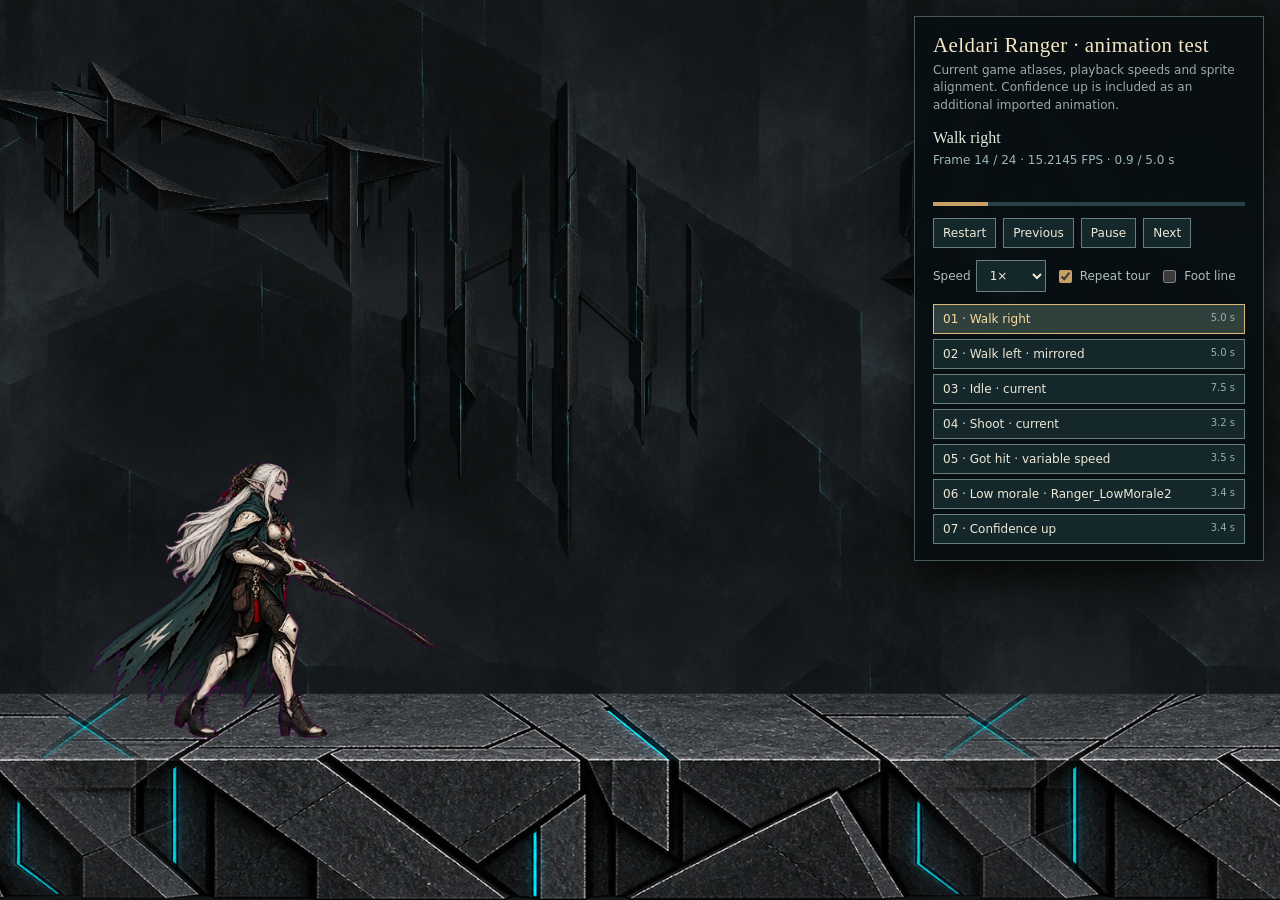
==== previews/aeldari_ranger_animation_stage.html @ 3e8c5161 "Add inventory, rest and morale systems; update UI and Ranger animations" ====
<!doctype html>
<html lang="en">
<head>
  <meta charset="utf-8">
  <meta name="viewport" content="width=device-width, initial-scale=1">
  <title>Aeldari Ranger · animation stage</title>
  <style>
    :root { color-scheme: dark; font-family: Georgia, serif; }
    * { box-sizing: border-box; }
    html, body { margin: 0; width: 100%; height: 100%; overflow: hidden; background: #060a0c; color: #d8dfdb; }
    #stage { position: fixed; inset: 0; overflow: hidden; isolation: isolate; }
    #deep, #fog, #floor, #structure, #sprite { position: absolute; inset: 0; }
    #deep { z-index: 1; background: url('../corridor/repeat/blackstone_bg10_deepplanes_c_1024.png') repeat-x center / auto 100%; }
    #structure { z-index: 2; pointer-events: none; }
    #structure img { position: absolute; height: auto; object-fit: contain; }
    .span { left: -5%; top: 5%; width: 58vh; filter: brightness(.54); }
    .ribs { left: 30%; top: 8%; width: 37vh; filter: brightness(.55); }
    .pylon { right: 11%; top: 4%; width: 33vh; filter: brightness(.68); }
    #fog { z-index: 3; opacity: .44; background: url('../corridor/atmosphere/blackstone_bg30_fog_a_1024.png') repeat-x center / auto 100%; pointer-events: none; }
    #floor { z-index: 4; background: url('../corridor/playfield/blackstone_playfield_floor_a_1024.png') repeat-x left bottom / 100vh 100vh; }
    #sprite { z-index: 5; width: 100%; height: 100%; pointer-events: none; }
    #footline { display: none; position: absolute; z-index: 6; left: 0; right: 0; top: 82%; border-top: 1px dashed #7fe9dd; opacity: .8; pointer-events: none; }
    #stage.show-pivot #footline { display: block; }
    #ui { position: fixed; z-index: 10; top: 16px; right: 16px; width: min(350px, calc(100vw - 32px)); max-height: calc(100vh - 32px); overflow: auto; padding: 16px 18px; background: #070e12df; border: 1px solid #718a8699; box-shadow: 0 14px 40px #000b; backdrop-filter: blur(8px); }
    h1 { margin: 0 0 4px; font-size: 21px; font-weight: normal; letter-spacing: .02em; color: #f4e5c3; }
    .sub { margin: 0 0 15px; color: #9caca8; font: 12px/1.45 system-ui, sans-serif; }
    #current { color: #dfecdd; font-size: 16px; }
    #detail, #warning { margin-top: 5px; color: #9cb6b5; font: 12px/1.45 system-ui, sans-serif; }
    #warning { color: #efc488; min-height: 1.3em; }
    #progress { height: 4px; margin: 12px 0; background: #284147; }
    #progress span { display: block; width: 0; height: 100%; background: #c5a263; }
    .controls { display: flex; flex-wrap: wrap; gap: 7px; margin-bottom: 12px; }
    button, select { color: #eee8d5; background: #14272b; border: 1px solid #67807c; font: 12px system-ui, sans-serif; padding: 7px 9px; cursor: pointer; }
    button:hover, button:focus-visible, select:focus-visible { outline: none; border-color: #d8b978; background: #1d3638; }
    button.active { border-color: #d8b978; color: #f6db9f; background: #30403d; }
    .options { display: flex; align-items: center; gap: 9px; flex-wrap: wrap; margin-bottom: 12px; color: #afc0bc; font: 12px system-ui, sans-serif; }
    .options label { display: inline-flex; align-items: center; gap: 5px; }
    .options input { accent-color: #c5a263; }
    #playlist { display: grid; gap: 5px; }
    #playlist button { text-align: left; display: flex; justify-content: space-between; gap: 10px; }
    #playlist small { color: #97afab; white-space: nowrap; }
    @media (max-width: 700px) { #ui { top: 8px; right: 8px; width: min(285px, calc(100vw - 16px)); padding: 11px; } h1 { font-size: 16px; } .sub { display: none; } #playlist { max-height: 28vh; overflow: auto; } }
  </style>
</head>
<body>
  <main id="stage" aria-label="Blackstone corridor animation test">
    <div id="deep"></div>
    <div id="structure">
      <img class="span" src="../corridor/modules/bg20/blackstone_bg20_span_b.png" alt="">
      <img class="ribs" src="../corridor/modules/bg20/blackstone_bg20_ribs_d.png" alt="">
      <img class="pylon" src="../corridor/modules/bg20/blackstone_bg20_pylon_a.png" alt="">
    </div>
    <div id="fog"></div>
    <div id="floor"></div>
    <canvas id="sprite" aria-label="Animated Aeldari Ranger"></canvas>
    <div id="footline"></div>
  </main>
  <aside id="ui">
    <h1>Aeldari Ranger · animation test</h1>
    <p class="sub">Current game atlases, playback speeds and sprite alignment. Confidence up is included as an additional imported animation.</p>
    <div id="current">Loading…</div>
    <div id="detail"></div>
    <div id="warning"></div>
    <div id="progress"><span></span></div>
    <div class="controls">
      <button id="restart" type="button">Restart</button>
      <button id="previous" type="button">Previous</button>
      <button id="play" type="button">Pause</button>
      <button id="next" type="button">Next</button>
    </div>
    <div class="options">
      <label>Speed <select id="speed"><option value="0.5">½×</option><option value="1" selected>1×</option><option value="1.5">1½×</option><option value="2">2×</option></select></label>
      <label><input id="repeat" type="checkbox" checked> Repeat tour</label>
      <label><input id="pivot" type="checkbox"> Foot line</label>
    </div>
    <div id="playlist" aria-label="Animation playlist"></div>
  </aside>
  <script>
    const root = '../art-source/imports/sprite-editor/';
    const game = '../sprites/';
    const clips = {
      walk: {path:game+'ranger-walk.png',count:24,fps:15.2145},
      idle: {path:game+'ranger-idle.png',count:129,fps:17.28,scale:348/388,foot:450,target:470},
      attack: {path:game+'ranger-shoot.png',count:77,fps:24,scale:(387*(348/388))/350,foot:431,target:470},
      confidence: {path:game+'ranger-confidence.png',count:41,fps:12},
      stress: {path:game+'ranger-low-morale2.png',count:41,fps:12,scale:348/381,foot:445,target:470},
      hit: {path:game+'ranger-hit.png',count:125,fps:27.6,scale:.99,foot:467,target:470,duration:125/27.6*(.7/1.5+.3)}
    };
    Object.values(clips).forEach(c=>Object.assign(c,{columns:8,border:2,gap:4}));
    const tour = [
      {name:'Walk right',clip:'walk',duration:5,move:1,face:1},
      {name:'Walk left · mirrored',clip:'walk',duration:5,move:-1,face:-1},
      {name:'Idle · current',clip:'idle'},
      {name:'Shoot · current',clip:'attack'},
      {name:'Got hit · variable speed',clip:'hit'},
      {name:'Low morale · Ranger_LowMorale2',clip:'stress'},
      {name:'Confidence up',clip:'confidence'}
    ];
    const canvas = document.querySelector('#sprite');
    const ctx = canvas.getContext('2d');
    const stage = document.querySelector('#stage');
    const current = document.querySelector('#current');
    const detail = document.querySelector('#detail');
    const warning = document.querySelector('#warning');
    const progress = document.querySelector('#progress span');
    const playlist = document.querySelector('#playlist');
    const playButton = document.querySelector('#play');
    const images = new Map();
    let active = 0, elapsed = 0, previousTime = 0, playing = true, speed = 1;

    function durationOf(item) { const c = clips[item.clip]; return item.duration ?? c.duration ?? c.count / c.fps; }
    function imageFor(key) {
      if (!images.has(key)) {
        const img = new Image();
        img.src = clips[key].path;
        img.onerror = () => { warning.textContent = 'Could not load ' + clips[key].path; };
        images.set(key, img);
      }
      return images.get(key);
    }
    function select(index) {
      active = Math.max(0, Math.min(tour.length - 1, index));
      elapsed = 0;
      warning.textContent = '';
      imageFor(tour[active].clip);
      imageFor(tour[Math.min(active + 1, tour.length - 1)].clip);
      for (const [i, button] of [...playlist.children].entries()) button.classList.toggle('active', i === active);
      current.textContent = tour[active].name;
    }
    function resize() {
      const dpr = Math.min(devicePixelRatio || 1, 2);
      canvas.width = Math.round(innerWidth * dpr);
      canvas.height = Math.round(innerHeight * dpr);
      canvas.style.width = innerWidth + 'px';
      canvas.style.height = innerHeight + 'px';
      ctx.setTransform(dpr, 0, 0, dpr, 0, 0);
      ctx.imageSmoothingEnabled = true;
    }
    function draw() {
      ctx.clearRect(0, 0, innerWidth, innerHeight);
      const item = tour[active], clip = clips[item.clip], img = imageFor(item.clip);
      if (!img.complete || !img.naturalWidth) { detail.textContent = 'Loading atlas…'; return false; }
      const duration = durationOf(item);
      let sourceTime=elapsed;
      if(item.clip==='hit'){
        const progress=elapsed*clip.fps/clip.count, first=.35/1.5, middle=first+.3;
        sourceTime=(progress<first?progress*1.5:progress<middle?.35+progress-first:.65+(progress-middle)*1.5)*clip.count/clip.fps;
      }
      const frame = Math.min(clip.count - 1, item.move?Math.floor(sourceTime*clip.fps)%clip.count:Math.floor(sourceTime * clip.fps));
      const sourceX = clip.border + (frame % clip.columns) * (512 + clip.gap);
      const sourceY = clip.border + Math.floor(frame / clip.columns) * (512 + clip.gap);
      const size = Math.min(innerHeight * .48, 410);
      const panelWidth = document.querySelector('#ui').getBoundingClientRect().width;
      const usableWidth = innerWidth > 700 ? Math.max(350, innerWidth - panelWidth - 32) : innerWidth;
      const left = usableWidth * .18, right = usableWidth * .82;
      let x = usableWidth * .5;
      if (item.move) {
        const t = Math.max(0, Math.min(1, elapsed / duration));
        x = item.move > 0 ? left + (right - left) * t : right - (right - left) * t;
      }
      const y = innerHeight * .82;
      ctx.save();
      ctx.translate(x, y);
      ctx.scale(item.face || 1, 1);
      const scale=clip.scale??1,side=size*scale;
      const offset=clip.foot===undefined?0:(clip.target-clip.foot*scale)*size/512;
      ctx.drawImage(img,sourceX,sourceY,512,512,-side/2-(item.clip==='stress'?2:0),-size*(468/512)+offset,side,side);
      ctx.restore();
      detail.textContent = `Frame ${frame + 1} / ${clip.count} · ${clip.fps} FPS · ${Math.min(elapsed, duration).toFixed(1)} / ${duration.toFixed(1)} s` + (item.face === -1 ? ' · horizontal mirror' : '');
      progress.style.width = (100 * Math.min(1, elapsed / duration)) + '%';
      return true;
    }
    function tick(now) {
      const dt = previousTime ? Math.min((now - previousTime) / 1000, .1) : 0;
      previousTime = now;
      const loaded = draw();
      if (playing && loaded) {
        elapsed += dt * speed;
        if (elapsed >= durationOf(tour[active])) {
          if (active < tour.length - 1) select(active + 1);
          else if (document.querySelector('#repeat').checked) select(0);
          else { playing = false; elapsed = durationOf(tour[active]); playButton.textContent = 'Play'; }
        }
      }
      requestAnimationFrame(tick);
    }
    tour.forEach((item, index) => {
      const button = document.createElement('button');
      const name = document.createElement('span'); name.textContent = `${String(index + 1).padStart(2, '0')} · ${item.name}`;
      const time = document.createElement('small'); time.textContent = durationOf(item).toFixed(1) + ' s';
      button.append(name, time);
      button.onclick = () => select(index);
      playlist.append(button);
    });
    document.querySelector('#restart').onclick = () => { select(0); playing = true; playButton.textContent = 'Pause'; };
    document.querySelector('#previous').onclick = () => select(active - 1);
    document.querySelector('#next').onclick = () => select(active + 1);
    playButton.onclick = () => { playing = !playing; playButton.textContent = playing ? 'Pause' : 'Play'; };
    document.querySelector('#speed').onchange = event => { speed = Number(event.target.value); };
    document.querySelector('#pivot').onchange = event => stage.classList.toggle('show-pivot', event.target.checked);
    addEventListener('resize', resize);
    resize(); select(0); requestAnimationFrame(tick);
  </script>
</body>
</html>
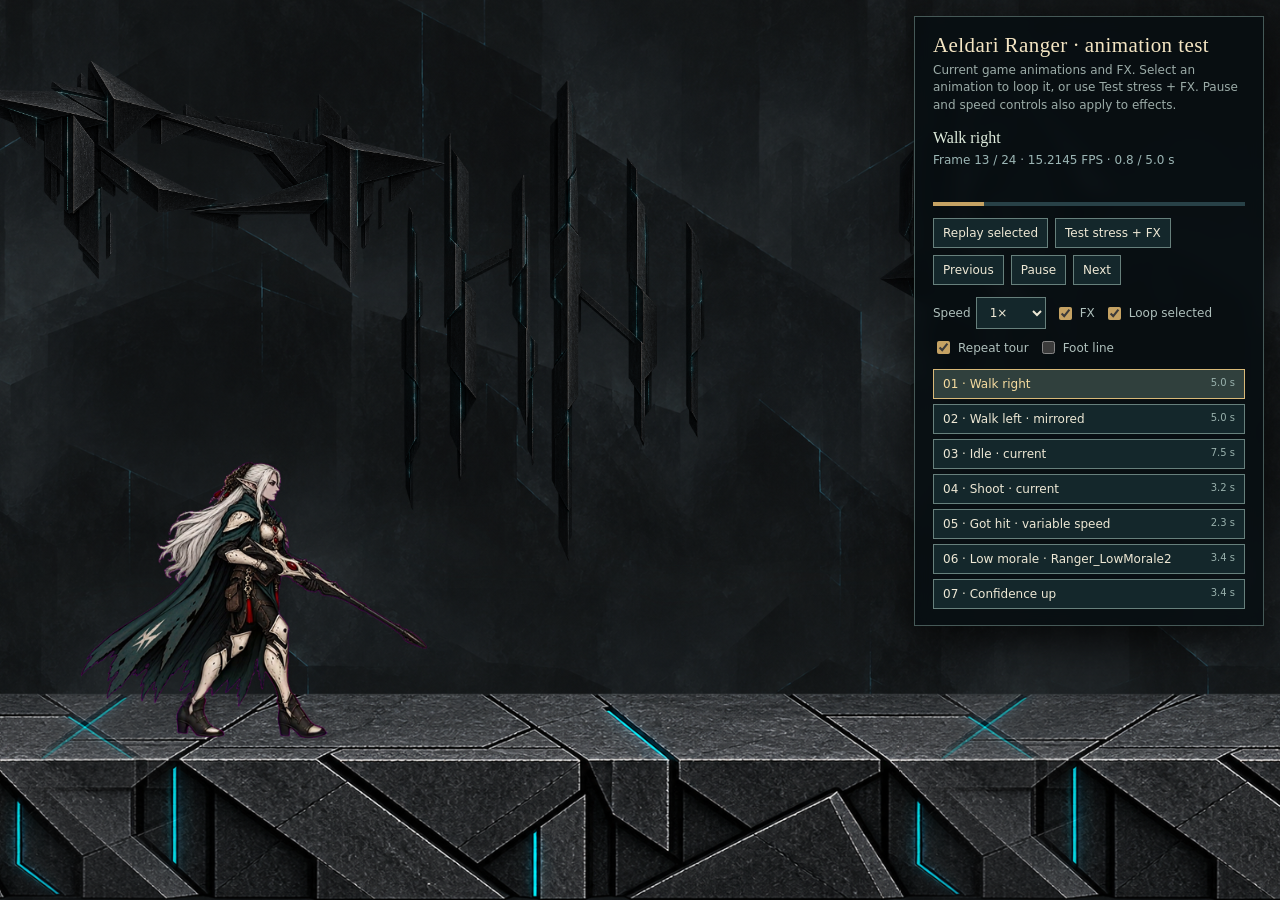
==== commit a93fe263: "Save playable baseline before cinematic combat camera" ====
--- a/previews/aeldari_ranger_animation_stage.html
+++ b/previews/aeldari_ranger_animation_stage.html
@@ -57,24 +57,27 @@
   </main>
   <aside id="ui">
     <h1>Aeldari Ranger · animation test</h1>
-    <p class="sub">Current game atlases, playback speeds and sprite alignment. Confidence up is included as an additional imported animation.</p>
+    <p class="sub">Current game animations and FX. Select an animation to loop it, or use Test stress + FX. Pause and speed controls also apply to effects.</p>
     <div id="current">Loading…</div>
     <div id="detail"></div>
     <div id="warning"></div>
     <div id="progress"><span></span></div>
     <div class="controls">
-      <button id="restart" type="button">Restart</button>
+      <button id="restart" type="button">Replay selected</button><button id="test-stress" type="button">Test stress + FX</button>
       <button id="previous" type="button">Previous</button>
       <button id="play" type="button">Pause</button>
       <button id="next" type="button">Next</button>
     </div>
     <div class="options">
       <label>Speed <select id="speed"><option value="0.5">½×</option><option value="1" selected>1×</option><option value="1.5">1½×</option><option value="2">2×</option></select></label>
+      <label><input id="fx" type="checkbox" checked> FX</label>
+      <label><input id="loop-clip" type="checkbox" checked> Loop selected</label>
       <label><input id="repeat" type="checkbox" checked> Repeat tour</label>
       <label><input id="pivot" type="checkbox"> Foot line</label>
     </div>
     <div id="playlist" aria-label="Animation playlist"></div>
   </aside>
+  <script src="../character-effects.js?v=confidence-fx-71"></script>
   <script>
     const root = '../art-source/imports/sprite-editor/';
     const game = '../sprites/';
@@ -84,7 +87,7 @@
       attack: {path:game+'ranger-shoot.png',count:77,fps:24,scale:(387*(348/388))/350,foot:431,target:470},
       confidence: {path:game+'ranger-confidence.png',count:41,fps:12},
       stress: {path:game+'ranger-low-morale2.png',count:41,fps:12,scale:348/381,foot:445,target:470},
-      hit: {path:game+'ranger-hit.png',count:125,fps:27.6,scale:.99,foot:467,target:470,duration:125/27.6*(.7/1.5+.3)}
+      hit: {path:game+'ranger-hit.png',count:125,fps:41.4,scale:.99,foot:467,target:470,duration:125/41.4*(.7/1.5+.3)}
     };
     Object.values(clips).forEach(c=>Object.assign(c,{columns:8,border:2,gap:4}));
     const tour = [
@@ -106,6 +109,7 @@
     const playlist = document.querySelector('#playlist');
     const playButton = document.querySelector('#play');
     const images = new Map();
+    const effects = new window.CharacterEffects();
     let active = 0, elapsed = 0, previousTime = 0, playing = true, speed = 1;
 
     function durationOf(item) { const c = clips[item.clip]; return item.duration ?? c.duration ?? c.count / c.fps; }
@@ -121,6 +125,8 @@
     function select(index) {
       active = Math.max(0, Math.min(tour.length - 1, index));
       elapsed = 0;
+      effects.clear();
+      if(['stress','confidence'].includes(tour[active].clip))effects.play('ranger',tour[active].clip,0,durationOf(tour[active])*1000);
       warning.textContent = '';
       imageFor(tour[active].clip);
       imageFor(tour[Math.min(active + 1, tour.length - 1)].clip);
@@ -162,9 +168,13 @@
       ctx.save();
       ctx.translate(x, y);
       ctx.scale(item.face || 1, 1);
+      if(document.querySelector('#fx').checked){
+        ctx.save();ctx.translate(-size/2,-size*468/512);ctx.scale(size/512,size/512);
+        effects.draw(ctx,'ranger',elapsed*1000);ctx.restore();
+      }
       const scale=clip.scale??1,side=size*scale;
       const offset=clip.foot===undefined?0:(clip.target-clip.foot*scale)*size/512;
-      ctx.drawImage(img,sourceX,sourceY,512,512,-side/2-(item.clip==='stress'?2:0),-size*(468/512)+offset,side,side);
+      ctx.drawImage(img,sourceX,sourceY,512,512,-side/2-(item.clip==='stress'?3:0),-size*(468/512)+offset,side,side);
       ctx.restore();
       detail.textContent = `Frame ${frame + 1} / ${clip.count} · ${clip.fps} FPS · ${Math.min(elapsed, duration).toFixed(1)} / ${duration.toFixed(1)} s` + (item.face === -1 ? ' · horizontal mirror' : '');
       progress.style.width = (100 * Math.min(1, elapsed / duration)) + '%';
@@ -177,7 +187,8 @@
       if (playing && loaded) {
         elapsed += dt * speed;
         if (elapsed >= durationOf(tour[active])) {
-          if (active < tour.length - 1) select(active + 1);
+          if(document.querySelector('#loop-clip').checked)select(active);
+          else if (active < tour.length - 1) select(active + 1);
           else if (document.querySelector('#repeat').checked) select(0);
           else { playing = false; elapsed = durationOf(tour[active]); playButton.textContent = 'Play'; }
         }
@@ -192,7 +203,8 @@
       button.onclick = () => select(index);
       playlist.append(button);
     });
-    document.querySelector('#restart').onclick = () => { select(0); playing = true; playButton.textContent = 'Pause'; };
+    document.querySelector('#restart').onclick = () => { select(active); playing = true; playButton.textContent = 'Pause'; };
+    document.querySelector('#test-stress').onclick = () => {document.querySelector('#fx').checked=true;select(tour.findIndex(t=>t.clip==='stress'));playing=true;playButton.textContent='Pause';};
     document.querySelector('#previous').onclick = () => select(active - 1);
     document.querySelector('#next').onclick = () => select(active + 1);
     playButton.onclick = () => { playing = !playing; playButton.textContent = playing ? 'Pause' : 'Play'; };
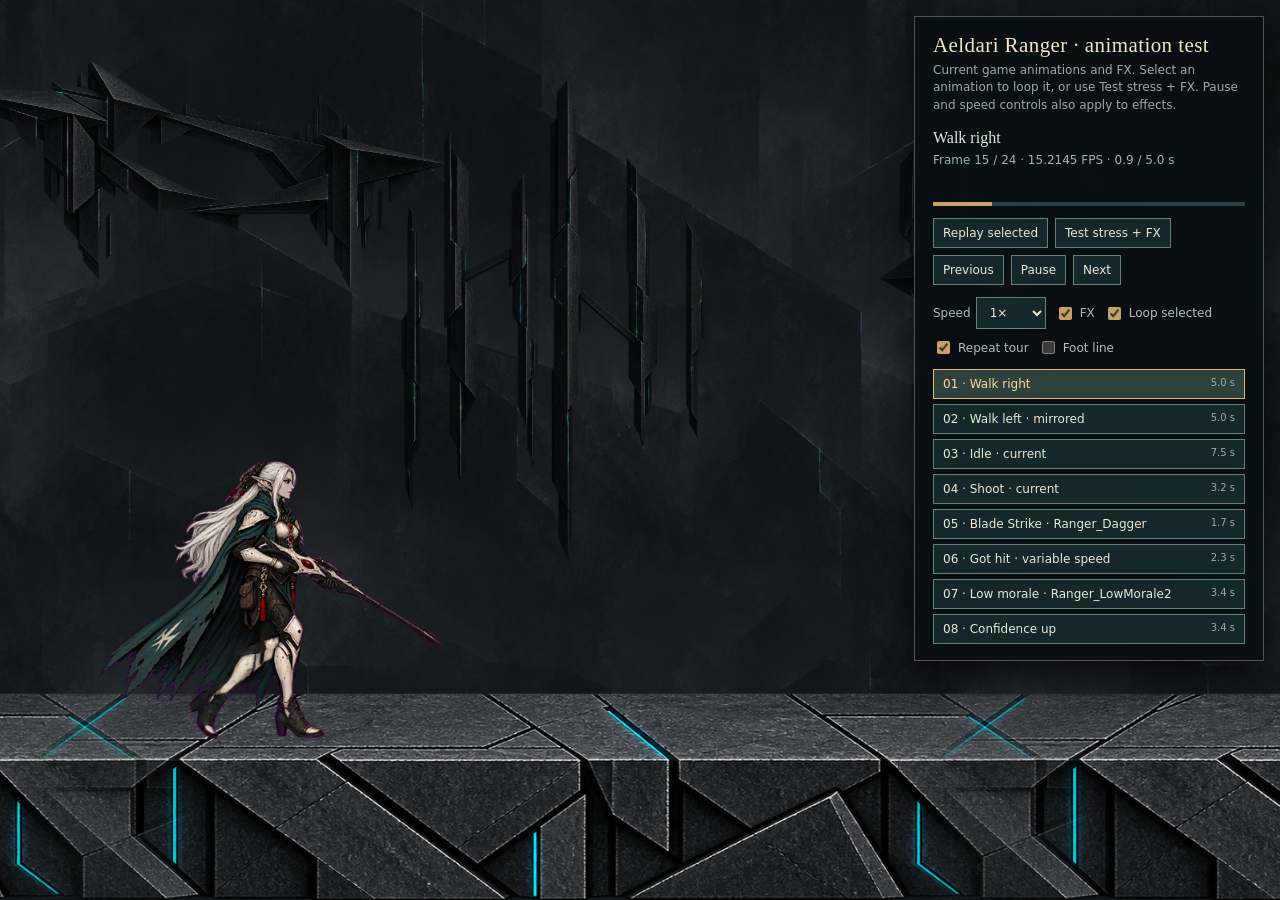
==== commit 0df6e9ad: "Add Sororitas combat systems and expedition improvements" ====
--- a/previews/aeldari_ranger_animation_stage.html
+++ b/previews/aeldari_ranger_animation_stage.html
@@ -85,6 +85,7 @@
       walk: {path:game+'ranger-walk.png',count:24,fps:15.2145},
       idle: {path:game+'ranger-idle.png',count:129,fps:17.28,scale:348/388,foot:450,target:470},
       attack: {path:game+'ranger-shoot.png',count:77,fps:24,scale:(387*(348/388))/350,foot:431,target:470},
+      blade: {path:game+'ranger-dagger.png',count:40,fps:24,scale:348/354,foot:440,target:470},
       confidence: {path:game+'ranger-confidence.png',count:41,fps:12},
       stress: {path:game+'ranger-low-morale2.png',count:41,fps:12,scale:348/381,foot:445,target:470},
       hit: {path:game+'ranger-hit.png',count:125,fps:41.4,scale:.99,foot:467,target:470,duration:125/41.4*(.7/1.5+.3)}
@@ -95,6 +96,7 @@
       {name:'Walk left · mirrored',clip:'walk',duration:5,move:-1,face:-1},
       {name:'Idle · current',clip:'idle'},
       {name:'Shoot · current',clip:'attack'},
+      {name:'Blade Strike · Ranger_Dagger',clip:'blade'},
       {name:'Got hit · variable speed',clip:'hit'},
       {name:'Low morale · Ranger_LowMorale2',clip:'stress'},
       {name:'Confidence up',clip:'confidence'}
